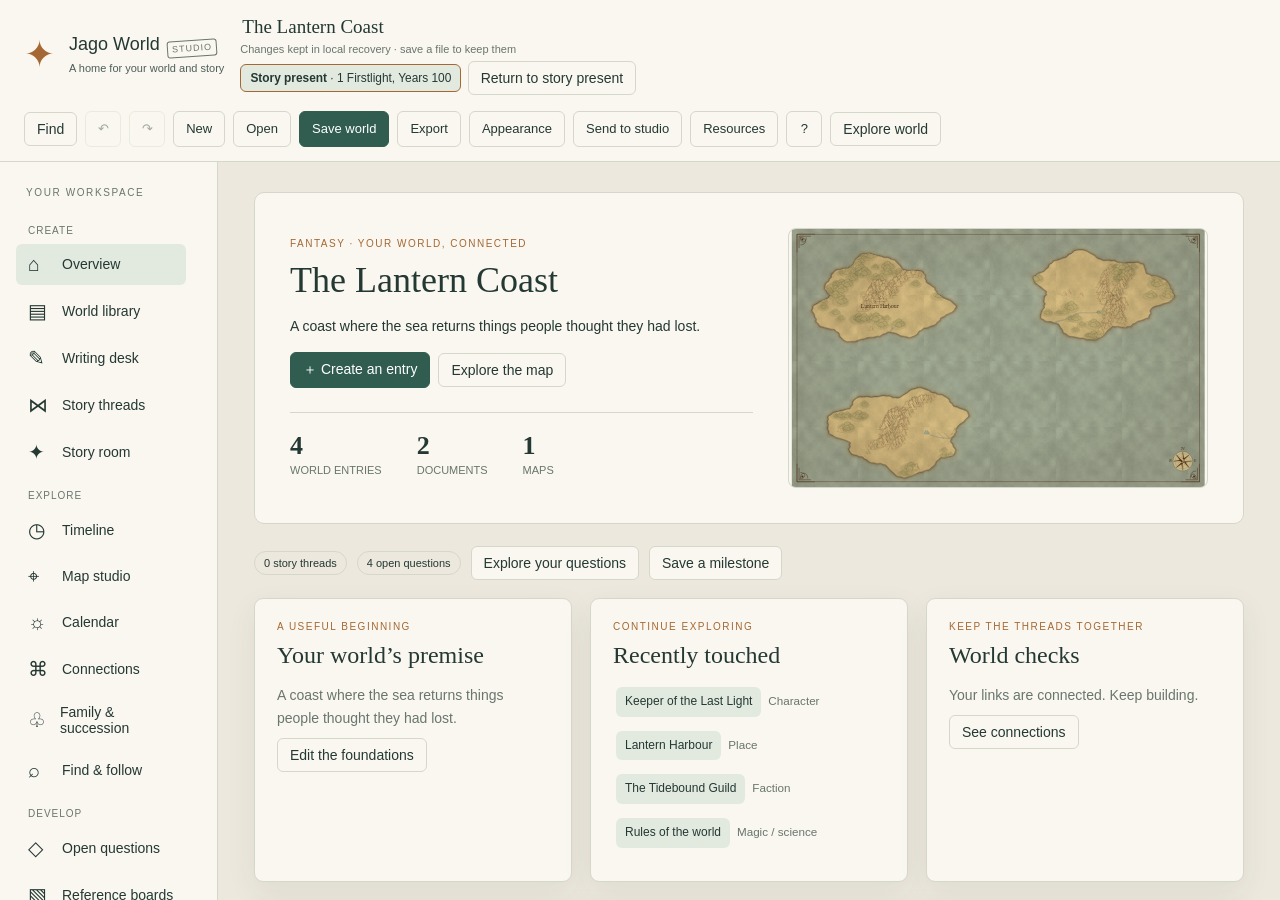
==== index.html @ 15327c3c "Prepare Jago World 0.22.0 release Connect characters, lore, maps, family trees and timelines in a fr" ====
<!doctype html><html lang="en"><head><meta charset="utf-8"><meta name="viewport" content="width=device-width,initial-scale=1"><title>Jago Worldbuilding Studio</title><style>@font-face{font-family:'Cinzel';src:url([data-uri]) format('truetype');font-weight:100 900;font-display:swap;}
@font-face{font-family:'IM Fell English';src:url([data-uri]) format('truetype');font-weight:100 900;font-display:swap;}
@font-face{font-family:'Rajdhani';src:url([data-uri]) format('truetype');font-weight:100 900;font-display:swap;}
:root{--paper:#ece8dd;--panel:#f9f7ef;--ink:#243834;--muted:#69766d;--line:#d6d7cb;--accent:#a56835;--green:#315d50;--soft:#e2eadf;--shadow:0 10px 30px #24383412;font-family:Segoe UI,Arial,sans-serif;color:var(--ink);background:var(--paper);font-size:14px}*{box-sizing:border-box}body{margin:0}button,input,select,textarea{font:inherit}button{border:1px solid var(--line);background:var(--panel);color:var(--ink);padding:8px 12px;border-radius:6px;cursor:pointer;transition:background .15s}button:hover{background:var(--soft)}button:disabled{opacity:.4;cursor:default}button.active,button.accent{background:var(--green);color:#fff;border-color:var(--green)}button.danger{color:#a34535}.round{border-radius:50%;width:34px}input,select,textarea{background:#fffdf7;border:1px solid var(--line);border-radius:5px;color:var(--ink);padding:8px;max-width:100%}input:focus,textarea:focus,select:focus{outline:2px solid #a5b8a4;outline-offset:1px}input[type=checkbox]{accent-color:var(--green)}input[type=color]{padding:2px;height:34px;width:50px}textarea{resize:vertical;line-height:1.7;width:100%}h1,h2,h3,.serif{font-family:Georgia,serif;font-weight:normal}h1{font-size:36px;margin:0 0 8px}h2{font-size:24px;margin:0 0 15px}h3{font-size:19px;margin:0 0 10px}p{line-height:1.65}small,.muted{color:var(--muted)}header{height:80px;display:flex;align-items:center;gap:25px;padding:14px 24px;border-bottom:1px solid var(--line);background:var(--panel)}.brand{display:flex;align-items:center;gap:12px;border:0;background:transparent;text-align:left;padding:0;letter-spacing:2px;font-size:18px;min-width:255px}.brand small{display:block;font-size:9px;letter-spacing:1.8px;margin-top:5px}.brand-icon{font-size:37px;color:var(--accent)}.world-name{flex:1;min-width:100px}.world-name input{border:0;background:transparent;font-family:Georgia,serif;font-size:19px;width:100%;padding:2px}.world-name span{font-size:11px;color:var(--muted)}.header-actions{display:flex;gap:6px}.app{display:flex;min-height:calc(100vh - 80px)}.sidebar{width:218px;flex-shrink:0;border-right:1px solid var(--line);padding:25px 16px;background:#f3f1e8;display:flex;flex-direction:column}.side-label{font-size:10px;letter-spacing:1.6px;color:var(--muted);margin:0 10px 15px}nav{display:flex;flex-direction:column;gap:5px}nav button{text-align:left;border:0;background:transparent;padding:12px;display:flex;gap:14px;align-items:center}nav button.active{background:#dde6d9;color:var(--green)}nav button span:first-child{font-size:20px;width:20px}.sidebar-bottom{margin-top:40px}.sidebar-bottom input{width:100%}.sidebar-bottom>button{width:100%;margin-top:12px}.sidebar-bottom p{font-family:Georgia,serif;font-style:italic;color:var(--muted);margin:28px 10px}#searchResults{max-height:220px;overflow:auto}#searchResults button{width:100%;text-align:left;border:0;font-size:12px;margin-top:3px}main{flex:1;min-width:0;padding:30px 36px}.page-head{display:flex;justify-content:space-between;align-items:flex-start;gap:20px;margin-bottom:26px}.page-head p{margin:0;color:var(--muted)}.actions,.row{display:flex;gap:8px;align-items:center;flex-wrap:wrap}.grid{display:grid;grid-template-columns:repeat(3,minmax(0,1fr));gap:18px}.card{background:var(--panel);border:1px solid var(--line);padding:22px;border-radius:9px;box-shadow:var(--shadow)}.card.clickable{cursor:pointer}.card.clickable:hover{border-color:#8ca18b}.card p{margin:8px 0;color:var(--muted)}.eyebrow{font-size:10px;letter-spacing:1.5px;text-transform:uppercase;color:var(--accent);margin-bottom:10px}.stats{display:flex;gap:35px;border-top:1px solid var(--line);padding-top:18px;margin-top:24px}.stats strong{font-size:26px;font-family:Georgia,serif;display:block}.stats small{font-size:11px}.hero{display:grid;grid-template-columns:1.1fr 1fr;gap:35px;align-items:center;padding:35px;background:var(--panel);border:1px solid var(--line);border-radius:10px;margin-bottom:22px}.hero p{max-width:540px}.hero-map{height:260px;overflow:hidden;border:1px solid var(--line);border-radius:8px}.hero-map svg{height:100%;width:100%}.workspace{display:grid;grid-template-columns:245px minmax(0,1fr);gap:20px}.list-panel{background:var(--panel);border:1px solid var(--line);border-radius:8px;padding:12px;align-self:start;max-height:calc(100vh - 230px);overflow:auto}.list-panel>select,.list-panel>input{width:100%;margin-bottom:10px}.list-item{display:block;width:100%;text-align:left;margin-bottom:5px;padding:12px;border:1px solid transparent;background:transparent}.list-item.active{background:var(--soft);color:var(--green);border-color:#b4c4ae}.list-item small{display:block;margin-top:5px}.editor{padding:25px;background:var(--panel);border:1px solid var(--line);border-radius:8px;min-width:0}.fields{display:grid;grid-template-columns:1fr 1fr;gap:14px;margin:18px 0}.fields .full{grid-column:1/-1}label{display:block;font-size:12px;color:var(--muted)}label>input:not([type=checkbox]),label>select,label>textarea{display:block;width:100%;margin-top:6px}label.check{display:flex;gap:8px;align-items:center}.entry-title{font-size:30px;font-family:Georgia,serif;border:0;border-bottom:1px solid var(--line);background:transparent;border-radius:0;width:100%;padding:8px 0}.tabs{display:flex;gap:4px;margin:20px 0;border-bottom:1px solid var(--line);padding-bottom:8px}.tabs button{border:0;background:transparent}.tabs button.active{background:var(--soft);color:var(--green)}.tag{display:inline-block;border:1px solid var(--line);padding:3px 8px;border-radius:20px;font-size:11px;margin:3px;background:#f0f2e7}.link-chip{border:0;background:var(--soft);font-size:12px;margin:3px;padding:5px 9px}.body-preview{line-height:1.8;white-space:pre-wrap}.body-preview h2{margin-top:20px}.divider{border:0;border-top:1px solid var(--line);margin:22px 0}.empty{padding:40px;text-align:center;color:var(--muted);border:1px dashed var(--line);border-radius:8px}.timeline{border-left:2px solid #a9bda6;margin-left:25px;padding-left:28px}.event{position:relative;margin-bottom:18px}.event:before{content:'';position:absolute;left:-36px;top:26px;width:12px;height:12px;border-radius:50%;background:var(--accent);border:3px solid var(--paper)}.event-year{font-size:12px;color:var(--accent);margin-bottom:5px}.map-layout{display:grid;grid-template-columns:minmax(0,1fr) 240px;gap:16px}.map-wrap{background:#cdd4c8;border:1px solid var(--line);border-radius:8px;overflow:hidden;position:relative}.map-toolbar{display:flex;gap:5px;padding:9px;background:var(--panel);border-bottom:1px solid var(--line);flex-wrap:wrap}.map-stage{height:calc(100vh - 310px);min-height:400px;overflow:hidden;touch-action:none}.map-stage svg{width:100%;height:100%;display:block;user-select:none}.map-footer{display:flex;justify-content:space-between;padding:9px 12px;background:var(--panel);font-size:11px;gap:8px;align-items:center}.map-inspector{background:var(--panel);border:1px solid var(--line);padding:16px;border-radius:8px;overflow:auto;max-height:calc(100vh - 205px)}.map-inspector label{margin-bottom:12px}.map-inspector input,.map-inspector select{width:100%}.map-inspector .row input{width:auto}.map-inspector h3{font-size:17px}.map-tool{font-size:17px;padding:6px 10px}.map-tip{font-size:11px;color:var(--muted);line-height:1.6;margin-top:12px}.symbol-grid{display:grid;grid-template-columns:repeat(4,1fr);gap:5px}.symbol-grid button{font-size:21px;padding:8px}.layer-list button{display:flex;justify-content:space-between;align-items:center;width:100%;margin-bottom:4px;font-size:12px;text-align:left}.asset-thumb{height:140px;display:flex;align-items:center;justify-content:center;background:repeating-conic-gradient(#e6e7dd 0% 25%,#f7f6ed 0% 50%) 0/16px 16px;border-radius:5px;margin-bottom:12px}.asset-thumb img{max-width:100%;max-height:100%}.relationship-svg{width:100%;height:500px;background:var(--panel);border:1px solid var(--line);border-radius:8px}.board{display:grid;grid-template-columns:repeat(3,1fr);gap:16px}.board-column{padding:15px;background:#e3e8db;border-radius:8px}.board-column .card{padding:16px;margin-top:10px}.board-column h3{font-size:17px}.split{display:grid;grid-template-columns:1fr 1fr;gap:18px}dialog{border:1px solid var(--line);border-radius:12px;background:var(--panel);color:var(--ink);width:min(900px,94vw);max-height:90vh;padding:30px;box-shadow:0 25px 100px #102c3850}dialog::backdrop{background:#1b332b66}.dialog-head{display:flex;justify-content:space-between;align-items:center;margin-bottom:15px}.dialog-head h2{margin:0}.dialog-foot{display:flex;justify-content:flex-end;gap:8px;margin-top:20px}.template-grid{display:grid;grid-template-columns:repeat(3,1fr);gap:10px}.template-grid button{padding:20px;text-align:left}.template-grid strong{display:block;font-family:Georgia,serif;font-size:20px;margin-bottom:8px}.template-grid small{line-height:1.5;display:block}#toast{position:fixed;bottom:24px;left:50%;transform:translateX(-50%);background:var(--ink);color:white;padding:12px 20px;border-radius:8px;max-width:80vw;box-shadow:var(--shadow);display:none;z-index:99}.help-copy{line-height:1.8}.help-copy h3{margin-top:22px}.notice{padding:12px;background:#eee7d5;border-radius:6px;font-size:12px;line-height:1.6}.errors{color:#a34535}.full-width{width:100%}kbd{font-size:11px;background:var(--soft);padding:2px 5px;border-radius:3px}.map-headline{font-family:Georgia,serif;font-size:23px}.swatches{display:flex;gap:5px}.swatches span{width:20px;height:20px;border-radius:50%}@media(max-width:1100px){header{gap:12px;padding:12px}.brand{min-width:190px;font-size:15px}.header-actions button{padding:7px 9px}.sidebar{width:175px}main{padding:25px 20px}.grid{grid-template-columns:repeat(2,1fr)}.map-layout{grid-template-columns:minmax(0,1fr) 210px}.workspace{grid-template-columns:200px 1fr}}@media(max-width:780px){header{height:auto;flex-wrap:wrap}.world-name{min-width:160px}.header-actions{width:100%;justify-content:flex-end}.app{display:block}.sidebar{width:100%;padding:10px;border-right:0;border-bottom:1px solid var(--line)}.sidebar .side-label,.sidebar-bottom{display:none}nav{flex-direction:row;overflow:auto}nav button{white-space:nowrap;padding:8px;font-size:12px}nav button span:first-child{font-size:16px}.hero,.workspace,.map-layout,.split{grid-template-columns:1fr}.hero{padding:22px}.list-panel{max-height:180px}.map-inspector{max-height:none}.map-stage{height:450px}.grid,.board,.template-grid{grid-template-columns:1fr}.fields{grid-template-columns:1fr}.page-head{flex-wrap:wrap}h1{font-size:29px}main{padding:22px 14px}}

.map-inspector input[type=checkbox]{width:auto;margin:0}.map-inspector label.check{justify-content:flex-start;gap:9px}.map-inspector .swatches{margin:10px 0}.map-inspector>button{margin:4px 3px 4px 0}label output{display:block;color:var(--ink);font-size:12px;margin-top:4px}

:root{--raised:#fffdf7}body[data-app-theme=dark]{--paper:#1c2928;--panel:#263533;--ink:#e6e5d9;--muted:#a5b7aa;--line:#40534b;--accent:#dfb475;--green:#557d68;--soft:#354c3f;--raised:#23332f}body[data-app-theme=fantasy]{--paper:#dfcfaa;--panel:#f2e6c9;--ink:#513c2d;--muted:#817055;--line:#c8b68e;--accent:#9a522e;--green:#5c6946;--soft:#e1d9b9;--raised:#faf0d6;font-family:Georgia,serif}body[data-app-theme=space]{--paper:#111e2b;--panel:#1a2d3d;--ink:#d6edf1;--muted:#91b3c2;--line:#34566a;--accent:#7de2cf;--green:#276f78;--soft:#224454;--raised:#162939;font-family:Consolas,monospace}body[data-app-theme=storybook]{--paper:#ede1df;--panel:#faf1e9;--ink:#584852;--muted:#8a7786;--line:#d9c8c8;--accent:#ac6f8d;--green:#648371;--soft:#e4e6d4;--raised:#fff9f0}.sidebar{background:var(--panel)}input,select,textarea{background:var(--raised);color:var(--ink)}.map-toolbar,.map-footer,.card,.editor,.list-panel{background:var(--panel)}nav button.active{background:var(--soft);color:var(--ink)}.board-column{background:var(--soft)}.relationship-svg{background:var(--panel)}.theme-chip{font-size:11px}.nearby{margin:18px 0;padding:14px;background:var(--soft);border-radius:8px}.nearby-grid{display:grid;grid-template-columns:repeat(2,1fr);gap:12px;margin-top:12px}.nearby-grid small{display:block;line-height:1.5}.entry-enhanced{margin-top:22px}.info-line{font-size:12px;color:var(--muted);margin:10px 0}.mini-card{padding:14px;border:1px solid var(--line);border-radius:6px;margin:10px 0}.timeline-controls{display:flex;gap:10px;align-items:center;flex-wrap:wrap;margin-bottom:18px}.list-grid{display:grid;grid-template-columns:repeat(2,1fr);gap:14px}.plot-step{display:flex;gap:10px;align-items:center;margin:10px 0}.timeline .event{padding:20px}.map-advanced-bar{padding:10px 12px;background:var(--panel);border-bottom:1px solid var(--line);display:flex;align-items:center;gap:7px;flex-wrap:wrap}.map-advanced-bar select{padding:6px}.map-status{font-size:11px;color:var(--muted)}.settings-section{margin-top:22px}.reference-board{display:grid;grid-template-columns:repeat(3,1fr);gap:15px;padding:20px;background:var(--soft);min-height:300px;border-radius:8px}.reference-note{padding:18px;background:var(--panel);border:1px solid var(--line);border-radius:7px;position:relative}.reference-note img{width:100%;max-height:250px;object-fit:contain}.reference-note p{white-space:pre-wrap}.palette-note{height:65px;border-radius:5px}.progress-bar{height:4px;background:var(--soft);margin:8px 0}.progress-bar span{display:block;background:var(--accent);height:100%}.character-portrait{max-width:180px;max-height:220px;object-fit:contain;border-radius:7px;background:var(--soft)}.perspective-kind{font-size:11px;letter-spacing:1px;color:var(--accent)}.story-branches{display:flex;gap:10px;flex-wrap:wrap}.chapter-row{display:flex;align-items:center;gap:8px;padding:8px;border-bottom:1px solid var(--line)}.chapter-row strong{flex:1}.export-picks{max-height:230px;overflow:auto;border:1px solid var(--line);padding:10px}.export-picks label{padding:4px}.generation-options{display:grid;grid-template-columns:repeat(3,1fr);gap:12px}.generation-options label input{width:100%}.map-help-strip{font-size:11px;margin:8px 0;line-height:1.6}.clock-pill{font-size:11px;padding:5px 9px;border:1px solid var(--line);border-radius:20px}.media-controls{display:flex;gap:8px;align-items:center;margin:10px 0}.map-inspector .check input{width:auto}.map-detail-toolbar{display:flex;gap:6px;margin-bottom:10px;flex-wrap:wrap}.genre-shelf{display:flex;gap:8px;flex-wrap:wrap}.asset-loop-badge{font-size:11px;background:var(--soft);padding:5px 8px;border-radius:15px}.reference-note button{font-size:11px}.relationship-list-row{display:grid;grid-template-columns:1fr 1fr auto;gap:8px;align-items:center;margin:7px 0}.export-hint{font-size:12px;line-height:1.6}.app{min-height:calc(100vh - 80px)}.sidebar{overflow:auto;max-height:calc(100vh - 80px);position:sticky;top:0}.sidebar-bottom{margin-top:25px}.hero-map svg{background:transparent}body[data-app-theme=space] h1,body[data-app-theme=space] h2,body[data-app-theme=space] h3{font-family:Consolas,monospace}body[data-app-theme=dark] .notice,body[data-app-theme=space] .notice{background:var(--soft);color:var(--ink)}@media(max-width:1000px){.generation-options{grid-template-columns:repeat(2,1fr)}.reference-board{grid-template-columns:repeat(2,1fr)}}@media(max-width:780px){.sidebar{max-height:none;position:static}.list-grid,.nearby-grid,.generation-options,.reference-board{grid-template-columns:1fr}}

body{background:var(--paper);color:var(--ink)}.map-stage{background:var(--soft)}dialog,.tag{background:var(--panel);color:var(--ink)}body[data-app-theme=dark] .relationship-svg text,body[data-app-theme=space] .relationship-svg text{fill:var(--ink)}

.anchor-button{font-size:10px;padding:2px 6px;border:0;background:var(--soft)}.dashboard{margin-top:30px;border-top:1px solid var(--line);padding-top:22px}.widget-grid{display:grid;grid-template-columns:repeat(3,minmax(0,1fr));gap:15px;margin-top:20px}.widget-grid .row h3{flex:1}.pin-shelf{display:flex;gap:12px;flex-wrap:wrap}.pin-card{padding:15px;background:var(--panel);border:1px solid var(--line);border-radius:8px;min-width:180px}.pin-card>.row{margin-top:8px}.pin-picker button{margin:4px}.inspector-tabs{display:grid;grid-template-columns:repeat(4,1fr);gap:3px;position:sticky;top:-16px;background:var(--panel);padding:6px 0;z-index:2;margin-bottom:17px}.inspector-tabs button{padding:8px 3px;font-size:11px}.map-layout{grid-template-columns:minmax(0,1fr) 310px}.map-inspector{padding:16px;max-height:calc(100vh - 210px)}.map-inspector .fields{gap:8px}.map-inspector details{margin:14px 0;padding:10px;border:1px solid var(--line);border-radius:6px}.map-inspector summary{cursor:pointer}.selection-summary{padding:12px;background:var(--soft);border-radius:6px;margin-bottom:12px}.selection-summary small{display:block;margin-top:6px}.group-tree{max-height:430px;overflow:auto;margin-top:10px}.group-tree details{padding:5px;margin:4px 0}.group-tree summary{display:flex;align-items:center;gap:3px}.group-tree summary>button:first-child{flex:1;text-align:left}.group-tree details>button,.group-tree>button{display:block;width:100%;text-align:left;margin-top:4px;font-size:12px}.map-asset-grid{display:grid;grid-template-columns:repeat(3,minmax(0,1fr));gap:5px}.map-asset-grid button{padding:5px;background:var(--raised);min-width:0}.map-asset-grid svg{width:100%;height:70px}.map-asset-grid small{font-size:9px;display:block}.custom-map-asset{display:grid;grid-template-columns:50px 1fr;align-items:center;gap:7px;margin:12px 0;padding:8px;border:1px solid var(--line);border-radius:6px}.custom-map-asset img{width:45px;height:50px;object-fit:contain;grid-row:span 2}.custom-map-asset strong{font-size:11px}.custom-map-asset button{font-size:10px;padding:5px}.connection-controls{display:flex;gap:8px;flex-wrap:wrap;margin-bottom:15px}.connection-controls input,.connection-controls select{max-width:270px}.connection-workspace{display:grid;grid-template-columns:minmax(0,1fr) 290px;gap:18px}.connection-workspace aside{max-height:640px;overflow:auto}.relationship-card{border-top:1px solid var(--line);padding:10px 0}.relationship-card small{display:block}.relationship-svg{min-height:440px;width:100%;touch-action:none;background:var(--panel);border:1px solid var(--line);border-radius:8px}.map-stage{touch-action:none}.map-wrap button[hidden],select[hidden]{display:none!important}.map-inspector h3{margin-top:16px}.map-inspector h3:first-child{margin-top:0}.map-inspector p{font-size:12px}.map-footer{flex-wrap:wrap}.brand small{letter-spacing:1px}.app{min-height:calc(100vh - 80px)}@media(max-width:1100px){.map-layout{grid-template-columns:minmax(0,1fr) 270px}.connection-workspace{grid-template-columns:minmax(0,1fr) 240px}.widget-grid{grid-template-columns:repeat(2,minmax(0,1fr))}}@media(max-width:800px){.map-layout,.connection-workspace{grid-template-columns:1fr}.map-inspector{max-height:none}.widget-grid{grid-template-columns:1fr}.connection-workspace aside{max-height:none}.inspector-tabs{top:0}.map-stage{height:500px}}
.map-navigation{padding:12px;border-bottom:1px solid var(--line);background:var(--panel)}.map-breadcrumbs{display:flex;align-items:center;flex-wrap:wrap;gap:5px}.map-breadcrumbs button{border:0;background:transparent;padding:5px 7px}.map-breadcrumbs .active{font-weight:700}.map-neighbours{display:flex;flex-wrap:wrap;gap:5px;margin-top:8px}.map-neighbours:empty{display:none}.segmented{display:flex;gap:3px;border:1px solid var(--line);border-radius:8px;padding:3px}.map-stage.explore-mode{cursor:grab}.map-stage.explore-mode [data-object]{cursor:pointer}.explore-location-list{display:flex;flex-direction:column;gap:5px;margin-top:10px;max-height:380px;overflow:auto}.explore-location-list button{text-align:left}.explore-child-links{display:grid;gap:6px;margin:10px 0}.explore-portrait{width:120px;height:120px;object-fit:contain;border-radius:8px}
.workspace.writing-with-reference{grid-template-columns:240px minmax(320px,1fr) minmax(240px,340px)}.writing-reference{position:sticky;top:15px;max-height:85vh;overflow:auto}.writing-reference .body-preview{font-size:14px}@media(max-width:1200px){.workspace.writing-with-reference{grid-template-columns:210px minmax(0,1fr)}.writing-reference{grid-column:2;position:static;max-height:500px}}

[hidden]{display:none!important}
.asset-categories{display:flex;flex-wrap:wrap;gap:5px;margin:10px 0}.asset-categories button{padding:5px 7px;font-size:11px}.map-asset-grid button svg{height:66px;width:100%;display:block}.map-asset-grid small{font-size:10px;line-height:1.2}.map-asset-grid .active{border-color:var(--accent);background:var(--soft)}

.map-layout{grid-template-columns:minmax(0,1fr) 300px;gap:12px}.carto-toolbar{gap:3px;padding:7px;display:grid;grid-template-columns:repeat(8,minmax(0,1fr))}.carto-toolbar button{padding:6px 3px;display:flex;align-items:center;justify-content:center;flex-direction:column;position:relative;gap:3px;font-size:10px;min-width:0}.carto-toolbar svg{width:19px;height:19px}.carto-toolbar kbd{position:absolute;right:3px;top:3px;font-size:8px;padding:0 2px;color:var(--muted);background:transparent}.carto-toolbar button.active{background:var(--accent);color:var(--paper)}.carto-toolbar button.active kbd{color:inherit}.carto-options{padding:8px 12px;background:var(--panel);border-bottom:1px solid var(--line);display:flex;align-items:center;gap:10px;flex-wrap:wrap;font-size:11px;min-height:47px}.carto-options>label{display:flex;align-items:center;gap:6px;margin:0;width:auto;font-size:11px}.carto-options input[type=range]{width:90px}.carto-options input[type=number]{width:60px}.carto-options select{width:90px}.carto-options .check input{width:auto}.carto-options>span{color:var(--muted);font-size:10px}.carto-options details{position:relative}.carto-options details[open] .fields{position:absolute;left:0;top:24px;z-index:5;padding:15px;border:1px solid var(--line);background:var(--panel);width:270px;box-shadow:var(--shadow)}.carto-options details summary{cursor:pointer}.map-stage{height:calc(100vh - 385px);min-height:420px;background:#b5b9ae}.map-stage[data-tool=pan],.map-stage.explore-mode{cursor:grab}.map-stage[data-tool=texture],.map-stage[data-tool=forest],.map-stage[data-tool=mountain],.map-stage[data-tool=erase],.map-stage[data-tool=nodes]{cursor:crosshair}.map-footer .row{gap:3px;flex-wrap:wrap;justify-content:flex-end}.map-footer button{font-size:10px;padding:5px 7px}.map-footer>span{font-size:9px;max-width:190px}.carto-style-picker{margin-bottom:18px;border-bottom:1px solid var(--line);padding-bottom:15px}.carto-presets{display:grid;grid-template-columns:repeat(2,1fr);gap:6px}.carto-presets button{text-align:left;padding:5px;border-radius:5px}.carto-presets button>span{display:block;height:45px;padding:8px 10px;font-family:'IM Fell English',serif;font-size:22px;position:relative;overflow:hidden}.carto-presets i{display:inline-block;width:40px;height:27px;border-radius:42% 60% 30% 60%;transform:rotate(-18deg);vertical-align:middle;margin-right:10px;border:1px solid currentColor}.carto-presets small{display:block;font-size:10px;margin:5px}.carto-detail{margin-top:20px;border-top:1px solid var(--line);padding-top:8px}.map-inspector .carto-detail label{margin-bottom:10px}.map-inspector .carto-detail .check input{width:auto}.carto-detail output{font-size:11px}.carto-detail button{margin:3px;font-size:11px}.map-navigation .map-neighbours{max-height:60px;overflow:auto}@media(max-width:1150px){.map-layout{grid-template-columns:minmax(0,1fr) 260px}.carto-toolbar{grid-template-columns:repeat(5,minmax(0,1fr))}.carto-toolbar kbd{display:none}.map-footer>span{display:none}}@media(max-width:780px){.map-layout{grid-template-columns:1fr}.map-stage{height:550px}.carto-toolbar{grid-template-columns:repeat(5,minmax(0,1fr))}}
.carto-focus>header,.carto-focus .sidebar,.carto-focus main>.page-head{display:none!important}.carto-focus main{padding:10px;width:100%;max-width:none}.carto-focus .app{display:block;height:100vh}.carto-focus .map-stage{height:calc(100vh - 295px);min-height:300px}.carto-focus .map-layout{gap:10px}.carto-focus .map-inspector{max-height:calc(100vh - 25px)}.carto-focus .map-neighbours{max-height:35px}.carto-surfaces{padding-bottom:15px;margin-bottom:15px;border-bottom:1px solid var(--line)}.carto-surfaces summary{font-size:13px;cursor:pointer}

.story-controls,.story-scrub,.story-anchor-card{display:flex;align-items:center;gap:10px;flex-wrap:wrap;margin:12px 0}.story-controls input{width:220px}.timeline-canvas{overflow:auto;border:1px solid var(--line);border-radius:12px;max-height:65vh;background:var(--panel)}#storyTimeline{display:block;width:100%;min-width:650px;touch-action:none;user-select:none}.story-scrub label{display:flex;gap:12px;align-items:center;flex:1;min-width:260px}.story-scrub input{min-width:180px;flex:1}.story-scrub span,.story-anchor-card span{font-size:12px;color:var(--muted)}.story-anchor-card{padding:14px;background:var(--soft);border-radius:10px}.story-event-list{display:grid;gap:7px;padding-top:12px}.story-event-list button{text-align:left;display:flex;gap:15px;align-items:center}.story-event-list small{min-width:170px}.connection-workspace{grid-template-columns:minmax(0,1fr) 285px}.connection-controls{gap:8px;flex-wrap:wrap}.connection-controls input{width:180px}.connection-controls select{width:170px}.relationship-svg{height:65vh;min-height:400px;touch-action:none;user-select:none}.relationship-svg [data-graph-node]{cursor:grab}.connection-workspace aside{max-height:70vh;overflow:auto}.graph-table{overflow:auto;max-height:65vh}.graph-table table{width:100%;border-collapse:collapse}.graph-table th,.graph-table td{padding:10px;border-bottom:1px solid var(--line);text-align:left}.friendly-writing{margin-top:10px}.writing-tools{display:flex;flex-wrap:wrap;gap:6px;border:1px solid var(--line);padding:8px;border-radius:8px 8px 0 0;background:var(--soft)}.writing-tools select{width:170px}.writing-surface{min-height:240px;border:1px solid var(--line);border-top:0;padding:22px;border-radius:0 0 8px 8px;font-size:16px;line-height:1.7;outline:none;white-space:normal}.writing-surface:focus{box-shadow:inset 0 0 0 1px var(--accent)}.writing-surface p,.body-preview p{margin:0 0 1em}.writing-surface h2,.body-preview h2{margin:1.2em 0 .6em;font-size:24px}.writing-surface h3,.body-preview h3{margin:1em 0 .5em}.writing-surface ul,.body-preview ul{padding-left:24px}.lore-inline{background:var(--soft);border-radius:4px;padding:2px 5px;color:var(--accent);font-size:.94em}.writing-hint{font-size:12px}.species-links{padding:14px;border:1px solid var(--line);border-radius:10px;margin-top:15px}.quality-map-note{display:flex;align-items:center;gap:10px;flex-wrap:wrap;padding:9px 14px;font-size:12px;background:var(--soft);border-top:1px solid var(--line)}.quality-map-note span{flex:1;min-width:220px}.quality-map-note select{width:140px}@media(max-width:900px){.connection-workspace{grid-template-columns:1fr}.connection-workspace aside{max-height:none}.story-event-list button{display:block}.story-event-list small{display:block}}
.story-scrub input{accent-color:var(--accent)}

#main,#mapInspector{overflow-anchor:none}#mapStage{overscroll-behavior:contain;touch-action:none}.ref-asset-browser{display:grid;gap:10px;margin:12px 0}.ref-asset-browser select{max-width:100%}.presentation-preview{background:#202827;padding:12px;border-radius:8px;margin:16px 0;max-height:55vh;overflow:auto}.presentation-preview svg{width:100%;height:auto;display:block}.presentation-controls{display:grid;grid-template-columns:repeat(3,minmax(0,1fr));gap:12px}.presentation-controls label{min-width:0}.presentation-controls input,.presentation-controls select{width:100%}@media(max-width:700px){.presentation-controls{grid-template-columns:1fr}}

.living-section{margin:22px 0;padding:18px;border:1px solid var(--line);border-radius:10px;background:var(--panel)}.living-section summary{font-weight:600;cursor:pointer}.living-section[open] summary{margin-bottom:18px}.living-columns{display:grid;grid-template-columns:minmax(0,1.4fr) minmax(260px,1fr);gap:20px;margin-top:20px}.living-beats{display:grid;grid-template-columns:repeat(auto-fit,minmax(220px,1fr));gap:15px}.living-beats textarea{min-height:90px}.living-home{display:flex;justify-content:space-between;align-items:center;gap:20px;margin-top:20px}.weather-sequence{display:flex;flex-wrap:wrap;gap:8px;margin:14px 0}.weather-sequence span{padding:7px;border:1px solid var(--line);border-radius:6px}.living-map-gallery{display:grid;grid-template-columns:repeat(auto-fit,minmax(350px,1fr));gap:20px;margin-top:20px}.living-map-gallery svg{width:100%;height:auto}.living-reader{line-height:1.8}.living-audio-bar{position:fixed;bottom:15px;left:50%;transform:translateX(-50%);display:flex;align-items:center;gap:9px;padding:8px 15px;background:var(--panel);border:1px solid var(--line);border-radius:12px;box-shadow:0 5px 25px #0003;z-index:30;max-width:80vw}.living-audio-bar[hidden]{display:none}.living-audio-bar span{max-width:250px;overflow:hidden;white-space:nowrap;text-overflow:ellipsis}.living-audio-bar label{font-size:11px}.living-audio-bar input{width:90px}.script-editor{font:14px/1.5 Consolas,monospace;min-height:320px;tab-size:2}.script-result{white-space:pre-wrap;max-height:260px;overflow:auto;font:13px/1.5 Consolas,monospace}.script-preview svg{max-width:100%;max-height:400px}.living-columns>*,.living-beats>*{min-width:0}@media(max-width:950px){.living-columns{grid-template-columns:1fr}.living-audio-bar{max-width:94vw}.living-audio-bar span{max-width:120px}}

.desk-scene-list{display:grid;gap:8px}.desk-scene-list [draggable]{cursor:grab}.desk-reader-review{border-left:3px solid var(--accent);padding:12px}.desk-reading-path{display:flex;gap:8px;flex-wrap:wrap}.list-panel [draggable=true]{cursor:grab}.list-panel [draggable=true]:active{cursor:grabbing}.living-section details{margin:8px 0}.living-section input,.living-section select{max-width:100%}#deskQuery{min-width:220px}

@media(min-width:801px){html,body{height:100%;overflow:hidden}body{display:flex;flex-direction:column;height:100dvh}body>header{flex:0 0 auto;height:80px}.app{flex:1;min-height:0!important;height:calc(100dvh - 80px);overflow:hidden}.sidebar{height:100%;max-height:none!important;min-height:0;position:relative;top:auto;overflow-y:auto;overscroll-behavior:contain;padding-bottom:30px;scrollbar-gutter:stable}.sidebar nav,.sidebar-bottom{flex-shrink:0}main{height:100%;min-height:0;overflow:auto;overscroll-behavior:contain}.map-layout{height:var(--map-desk-height,700px);min-height:0;align-items:stretch}.map-wrap{display:flex;flex-direction:column;min-height:0;height:100%}.map-wrap>.map-stage{flex:1;min-height:160px;height:auto!important}.map-wrap>div:not(.map-stage){flex-shrink:0}.map-inspector{height:100%;min-height:0;max-height:none!important;overflow-y:auto;overscroll-behavior:contain;padding-bottom:30px;scrollbar-gutter:stable}.group-tree{max-height:none}.carto-focus .app{height:100dvh!important;flex:1}.carto-focus main{height:100%;overflow:auto}.list-panel{max-height:var(--list-desk-height,calc(100dvh - 230px))}.connection-workspace aside{max-height:var(--connection-desk-height,70vh);overscroll-behavior:contain}}
.map-life-desk{padding:12px;border:1px solid var(--line);border-radius:8px;margin:14px 0;background:var(--soft)}.map-life-desk .row{gap:5px}.map-life-desk p{font-size:11px}.map-life-desk button{font-size:11px}.map-compatibility-note{padding:10px;border-left:3px solid var(--accent);font-size:12px;grid-column:1/-1}.map-inspector .map-life-desk input[type=color]{width:60px}.map-inspector .map-life-desk input[type=checkbox]{width:auto}.map-label-options{padding:10px;border:1px solid var(--line);border-radius:8px}.generation-options .map-tip{grid-column:1/-1}

@media(min-width:801px){.carto-toolbar{grid-template-columns:repeat(9,minmax(0,1fr))}.carto-toolbar button{flex-direction:row;gap:4px;padding:6px 3px;min-height:36px}.carto-toolbar svg{width:16px;height:16px;flex-shrink:0}.carto-toolbar kbd{display:none}.map-navigation{padding:8px 10px}.map-navigation>.row{gap:5px}.map-breadcrumbs{flex:1;min-width:120px;flex-wrap:nowrap;overflow-x:auto}.map-neighbours{flex-wrap:nowrap;overflow-x:auto;max-height:40px}.map-neighbours button{white-space:nowrap}.map-advanced-bar{padding:6px 10px;gap:6px}.map-inspector .inspector-tabs{display:grid;grid-template-columns:repeat(5,minmax(0,1fr));gap:3px}.map-inspector .inspector-tabs button{font-size:10px;padding:7px 2px}.carto-options{min-height:35px;padding:5px 10px}.map-wrap .map-footer{padding:6px 10px}}
@media(min-width:801px) and (max-width:1150px){.carto-toolbar{grid-template-columns:repeat(6,minmax(0,1fr))}.carto-toolbar button{flex-direction:row}.carto-toolbar span{font-size:9px}}
.map-breadcrumbs{flex-direction:row}.map-kit-preview svg{width:100%;height:100%;display:block}.map-kit-preview{width:64px;height:64px}

.workshop-map-cards{display:grid;grid-template-columns:repeat(2,minmax(0,1fr));gap:8px}.workshop-map-cards button{display:flex;flex-direction:column;align-items:flex-start;text-align:left;padding:10px;white-space:normal}.workshop-map-cards small{font-size:11px;color:var(--muted)}.workshop-hub{margin-bottom:20px}.workshop-generation-group{border:1px solid var(--line);border-radius:8px;padding:12px;margin:10px 0;grid-column:1/-1}.workshop-generation-group summary{font-weight:600;margin-bottom:8px}.workshop-generation-group .fields{grid-template-columns:repeat(2,minmax(0,1fr))}.workshop-emblem-preview svg{width:100%;max-height:370px}.workshop-slot-image{width:150px;height:150px;object-fit:contain}.workshop-prose{white-space:pre-wrap;max-height:320px;overflow:auto}.workshop-image-grid{display:grid;grid-template-columns:repeat(auto-fill,minmax(110px,1fr));gap:12px;margin-top:14px}.workshop-image-grid figure{margin:0}.workshop-image-grid img{width:100%;height:100px;object-fit:contain;background:var(--bg)}.workshop-image-grid figcaption{font-size:12px;overflow-wrap:anywhere}.workshop-brush-bar{display:flex;gap:8px;align-items:center;width:100%;flex-wrap:wrap}.workshop-brush-bar select{max-width:220px}.workshop-brush-settings{width:100%;display:block}.workshop-brush-settings[open]{display:block}.workshop-brush-settings>summary{font-size:12px;margin:6px 0}.workshop-brush-settings label{display:inline-flex;flex-direction:column;margin:5px;max-width:220px}.workshop-preview{font-size:12px;white-space:nowrap}.workshop-destinations{margin-top:12px}.workshop-advanced{margin-top:10px}.workshop-advanced>summary{padding:10px}.workshop-generation-group .check{align-items:center}.map-footer{position:sticky;bottom:0;z-index:3;background:var(--paper)}
@media(max-width:800px){.workshop-map-cards{grid-template-columns:1fr}.workshop-generation-group .fields{grid-template-columns:1fr}}
.workshop-map-thumb{width:100%;height:80px;margin-bottom:8px;border-radius:5px}.workshop-style .workshop-map-cards{grid-template-columns:1fr}.workshop-style .workshop-map-cards button{padding:8px}.workshop-style .workshop-map-cards button small{color:inherit;opacity:.8}#workshopBrushInspector{padding:8px 0 14px;border-bottom:1px solid var(--line)}#workshopBrushInspector .workshop-brush-settings label{display:flex;max-width:none}.workshop-brush-bar select{min-width:175px;max-width:220px}.workshop-map-card strong{font-size:14px}
#dialogBody .generation-options label.check,#dialogBody .workshop-generation-group label.check{display:flex;flex-direction:row;justify-content:flex-start;align-items:center;gap:9px;white-space:normal}
#dialogBody .generation-options input[type=checkbox],#dialogBody .workshop-generation-group input[type=checkbox]{width:auto;flex:none;margin:0}
.xgen-building>.generation-options{grid-template-columns:repeat(2,minmax(0,1fr))}
#dialogBody>.dialog-foot{position:sticky;bottom:0;background:var(--panel);z-index:2;padding-top:12px}
.story-present-control{display:flex;align-items:center;gap:.45rem;flex-wrap:wrap;margin-top:.35rem}.story-present-control .anchor-button{font-size:.85rem;border:1px solid var(--accent);padding:.45rem .65rem}.next-first-steps{margin-bottom:1rem}.next-first-steps .row{flex-wrap:wrap}.next-world-workshop .card{min-width:0}.next-world-workshop textarea{resize:vertical}.map-inspector .carto-detail summary{cursor:pointer}.map-inspector .workshop-map-cards button small{display:block;line-height:1.4;margin-top:.25rem}

.appearance-cards{display:grid;grid-template-columns:repeat(3,minmax(0,1fr));gap:14px}.appearance-card{text-align:left;display:flex;flex-direction:column;gap:8px;white-space:normal;padding:12px}.appearance-card.selected{outline:2px solid var(--accent)}.appearance-card small{line-height:1.5;color:var(--muted)}.appearance-swatch{display:block;width:100%;height:86px;background:var(--swatch-bg);border:1px solid var(--swatch-ink);position:relative;overflow:hidden;color:var(--swatch-ink)}.appearance-swatch i{position:absolute;inset:12px 40% 12px 10px;background:var(--swatch-panel);border:1px solid var(--swatch-ink)}.appearance-swatch b{position:absolute;right:15px;top:18px;font-family:Georgia,serif;font-size:29px}.appearance-swatch em{position:absolute;inset:5px;border:1px solid currentColor;opacity:.4}.genre-appearance-choice{display:flex;gap:9px;align-items:center;margin:14px 0}.genre-appearance-choice input{width:auto}
body[data-app-theme=atlas]{--paper:#dfe6d8;--panel:#f3f4e6;--raised:#fafbf0;--soft:#d1ddcb;--ink:#36554c;--muted:#65786b;--accent:#895c39;--line:#b1c1a6;--green:#567c63}
body[data-app-theme=gothic]{--paper:#24212d;--panel:#302d37;--raised:#373440;--soft:#403b49;--ink:#efe3c8;--muted:#beb19b;--accent:#d0b57a;--line:#65596a;--green:#727c65}
body[data-app-theme=ink]{--paper:#edece6;--panel:#fafaf5;--raised:#fffefa;--soft:#e0e2da;--ink:#303c38;--muted:#67726b;--accent:#526b61;--line:#bec7bd;--green:#527a61}
body[data-app-theme=nautical]{--paper:#d9dfd3;--panel:#f1ead8;--raised:#fbf5e6;--soft:#ced7cf;--ink:#405a63;--muted:#6f7e79;--accent:#946d44;--line:#b8c3b6;--green:#577d6b}
body:is([data-app-theme=fantasy],[data-app-theme=gothic],[data-app-theme=atlas],[data-app-theme=nautical]){background-image:radial-gradient(ellipse at 20% 10%,#fff2 0%,transparent 55%),url("data:image/svg+xml,%3Csvg xmlns='http://www.w3.org/2000/svg' width='70' height='70'%3E%3Cg fill='%23887550' opacity='.075'%3E%3Ccircle cx='5' cy='9' r='.65'/%3E%3Ccircle cx='28' cy='23' r='.7'/%3E%3Ccircle cx='63' cy='53' r='.6'/%3E%3Ccircle cx='18' cy='61' r='.5'/%3E%3C/g%3E%3C/svg%3E")}
body:is([data-app-theme=fantasy],[data-app-theme=gothic]) :is(h1,h2,h3,.page-head){font-family:'IM Fell English',Georgia,serif}body:is([data-app-theme=fantasy],[data-app-theme=gothic]) :is(.card,.editor,.list-panel){border-radius:3px;border-style:double;border-width:3px;box-shadow:0 2px 8px #30201012}body:is([data-app-theme=fantasy],[data-app-theme=gothic]) header{border-bottom:4px double var(--line)}
body[data-app-theme=atlas] :is(header,.sidebar){background-image:linear-gradient(#36554c05 1px,transparent 1px),linear-gradient(90deg,#36554c05 1px,transparent 1px);background-size:28px 28px}body[data-app-theme=atlas] :is(h1,h2,h3){font-family:Cinzel,Georgia,serif}body[data-app-theme=atlas] .card{border-radius:2px;border-top:3px double var(--line)}
body[data-app-theme=nautical] .sidebar{background-image:repeating-conic-gradient(from 10deg at 20% 85%,transparent 0deg 22deg,#405a6309 22deg 22.4deg)}body[data-app-theme=nautical] :is(h1,h2,h3){font-family:'IM Fell English',Georgia,serif}body[data-app-theme=nautical] header{border-bottom:4px dashed var(--line)}
body[data-app-theme=space] :is(header,.sidebar){background-image:linear-gradient(#7de2cf06 1px,transparent 1px),linear-gradient(90deg,#7de2cf06 1px,transparent 1px),radial-gradient(circle at 80% 20%,#466e8733,transparent 70%);background-size:24px 24px,24px 24px,auto}body[data-app-theme=space] :is(h1,h2,h3){font-family:Rajdhani,Arial,sans-serif}body[data-app-theme=space] :is(.card,.editor,.list-panel){border-radius:3px;border-left:2px solid var(--line)}
body[data-app-theme=storybook] :is(header,.sidebar){background-image:radial-gradient(ellipse at 20% 40%,#cc94ad18,transparent 65%),radial-gradient(ellipse at 80% 80%,#95bb8c18,transparent 65%)}body[data-app-theme=storybook] .card{border-radius:15px;box-shadow:2px 3px 0 #ac6f8d10}body[data-app-theme=gothic] .notice{background:var(--soft);color:var(--ink)}body[data-app-theme=gothic] .relationship-svg text{fill:var(--ink)}
body:is([data-app-theme=fantasy],[data-app-theme=atlas],[data-app-theme=gothic],[data-app-theme=nautical]) :is(input,textarea,select){font-family:Arial,sans-serif}.header-actions{flex-wrap:wrap}.header-actions [data-action=studio-appearance]{white-space:nowrap}
@media(max-width:800px){.appearance-cards{grid-template-columns:repeat(2,minmax(0,1fr))}}@media(prefers-reduced-motion:reduce){*{scroll-behavior:auto!important}}

body[data-app-theme="monochrome"],body.theme-monochrome{--bg:#242424;--panel:#333333;--ink:#eeeeee;--muted:#bdbdbd;--line:#525252;--accent:#d0d0d0;--soft:#414141}

.quick-find-result{display:flex;justify-content:space-between;gap:16px;width:100%;text-align:left;margin:5px 0;padding:12px}.quick-find-result small{opacity:.7}.personal-presets{padding:12px;border:1px solid var(--line);border-radius:8px;margin:12px 0}.personal-presets .row{flex-wrap:wrap}.carto-options{flex-wrap:wrap}.carto-options .map-tip{flex-basis:100%}

#toast{background:var(--panel);color:var(--ink);border:1px solid var(--ink);z-index:1000;box-shadow:0 4px 24px #0004;font-weight:600}.living-audio-bar{color:var(--ink);flex-wrap:wrap;max-width:min(94vw,680px)}.audio-drag-handle{cursor:grab;touch-action:none;font-size:20px;padding:3px 8px}.audio-drag-handle:active{cursor:grabbing}.audio-compact>span,.audio-compact>label,.audio-compact>[data-action="audio-desk-reset"]{display:none}.header-actions{flex-wrap:wrap}

.floor-atlas-preview{max-height:420px;overflow:auto;background:var(--paper);border:1px solid var(--line)}.floor-atlas-preview>svg{width:100%;height:auto;display:block}

/* SPDX-License-Identifier: MIT */
.studio-nav-label{font-size:10px;letter-spacing:.1em;text-transform:uppercase;color:var(--muted);padding:12px 12px 3px}#nav button{padding:9px 12px;min-height:37px}.studio-return{display:flex;gap:10px;align-items:center;margin-bottom:14px}.studio-return small{color:var(--muted)}.studio-metadata{border-bottom:1px solid var(--line);padding:12px 0;margin-bottom:14px}.studio-metadata summary,.studio-context summary{cursor:pointer;color:var(--muted)}.studio-context>.card{padding:12px 0 0;margin:0;border:0;box-shadow:none;background:transparent}.studio-story-focused>.tabs,.studio-story-focused>.studio-context{display:none}.studio-story-focused .living-columns{grid-template-columns:minmax(0,2fr) minmax(240px,1fr)}.studio-story-focused .sound-attach{display:none}.studio-quick-actions{margin-top:24px}.studio-quick-actions h2{font-size:20px}.studio-catalog-grid{display:grid;grid-template-columns:repeat(auto-fill,minmax(155px,1fr));gap:12px}.studio-catalog-item{padding:12px;display:flex;flex-direction:column;gap:8px;align-items:center;text-align:center;min-width:0}.studio-catalog-item svg{width:95px;height:95px}.studio-catalog-item img{width:100%;height:95px;object-fit:contain}.studio-catalog-item h3{font-size:16px;overflow-wrap:anywhere;margin:0}.studio-catalog-item .actions{justify-content:center}.studio-kit-preview svg{width:100%;height:160px}.studio-kit-card{display:flex;flex-direction:column;gap:10px}.studio-kit-card h2{margin-bottom:0}.studio-kit-card .actions{margin-top:auto}.studio-review-count{padding:10px;background:var(--soft);border-radius:6px}.studio-family-canvas{overflow:auto;max-height:65vh;border:1px solid var(--line);border-radius:8px;background:var(--panel)}.studio-family-canvas svg{display:block}.studio-family-person:focus rect{stroke:var(--accent);stroke-width:3}.studio-stage-list{list-style:none;padding:0}.studio-stage-list li{display:flex;gap:8px;align-items:center;margin:8px 0}.studio-stage-list li span{flex:1}.studio-shared-hint{padding:12px;border-left:3px solid var(--accent);background:var(--soft);line-height:1.6}.studio-purpose{display:block;color:var(--muted);font-size:12px;margin-top:6px}.studio-story-focused .living-columns p{line-height:1.7}button:focus-visible,summary:focus-visible,[role=button]:focus-visible{outline:2px solid var(--accent);outline-offset:3px}@media(max-width:780px){.studio-nav-label{display:none}.studio-story-focused .living-columns{grid-template-columns:1fr}}
</style></head><body>
<header><button class="brand" data-action="navigate" data-view="home"><span class="brand-icon">✦</span><span>JAGO <strong>WORLD</strong><small>WORLDBUILDING STUDIO · 0.21.0</small></span></button><div class="world-name"><input id="worldName" aria-label="World name"><span id="saveStatus">Local recovery ready</span></div><div class="header-actions"><button data-action="undo" title="Undo · Ctrl Z">↶</button><button data-action="redo" title="Redo · Ctrl Y">↷</button><button data-action="new-world">New</button><button data-action="open-project">Open</button><button class="accent" data-action="save">Save world</button><button data-action="export">Export</button><button class="round" data-action="help" aria-label="Help">?</button></div></header>
<div class="app"><aside class="sidebar"><div class="side-label">YOUR WORKSPACE</div><nav id="nav"></nav><div class="sidebar-bottom"><div class="side-label">FIND SOMETHING</div><input id="search" placeholder="Search your world…" aria-label="Search world"><div id="searchResults"></div><button data-action="new-entry">＋ New world entry</button><p>Small details.<br>Whole worlds.</p></div></aside><main id="main"></main></div>
<dialog id="dialog"><div id="dialogBody"></div></dialog><input type="file" id="projectFile" accept=".jagoworld,.json" hidden><input type="file" id="assetFiles" accept="image/png,image/jpeg,image/webp,image/svg+xml" multiple hidden><div id="toast" role="status"></div><script>const JAGO_STARTER_AUDIO=[{"id":"calm","name":"Calm Ambient 2","file":"Calm-Ambient-2.mp3","mime":"audio/mpeg","kind":"Music","credit":"The Cynic Project / cynicmusic.com / pixelsphere.org","license":"CC0","url":"https://opengameart.org/content/calm-ambient-2-synthwave-15k","bytes":8328872,"src":"[data-uri]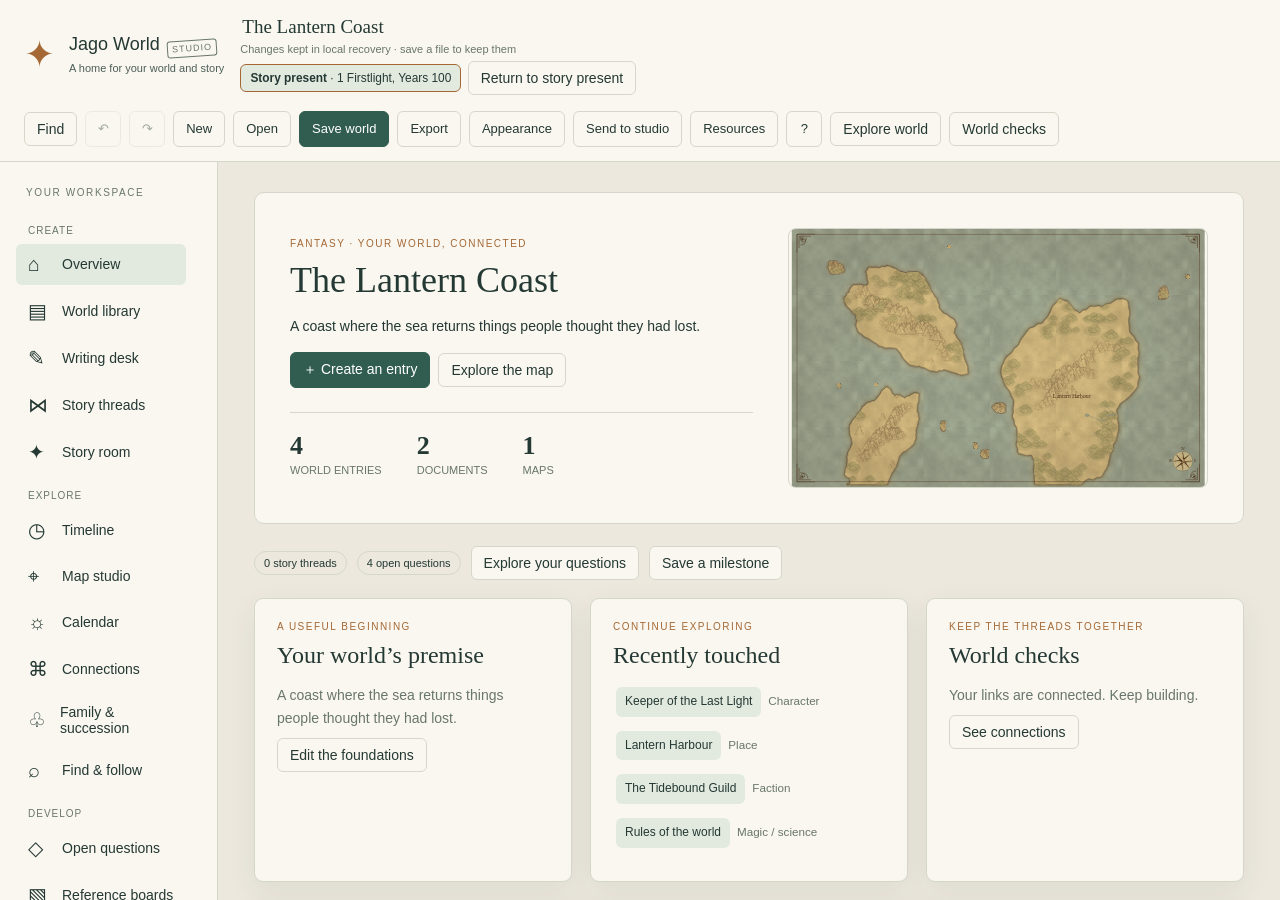
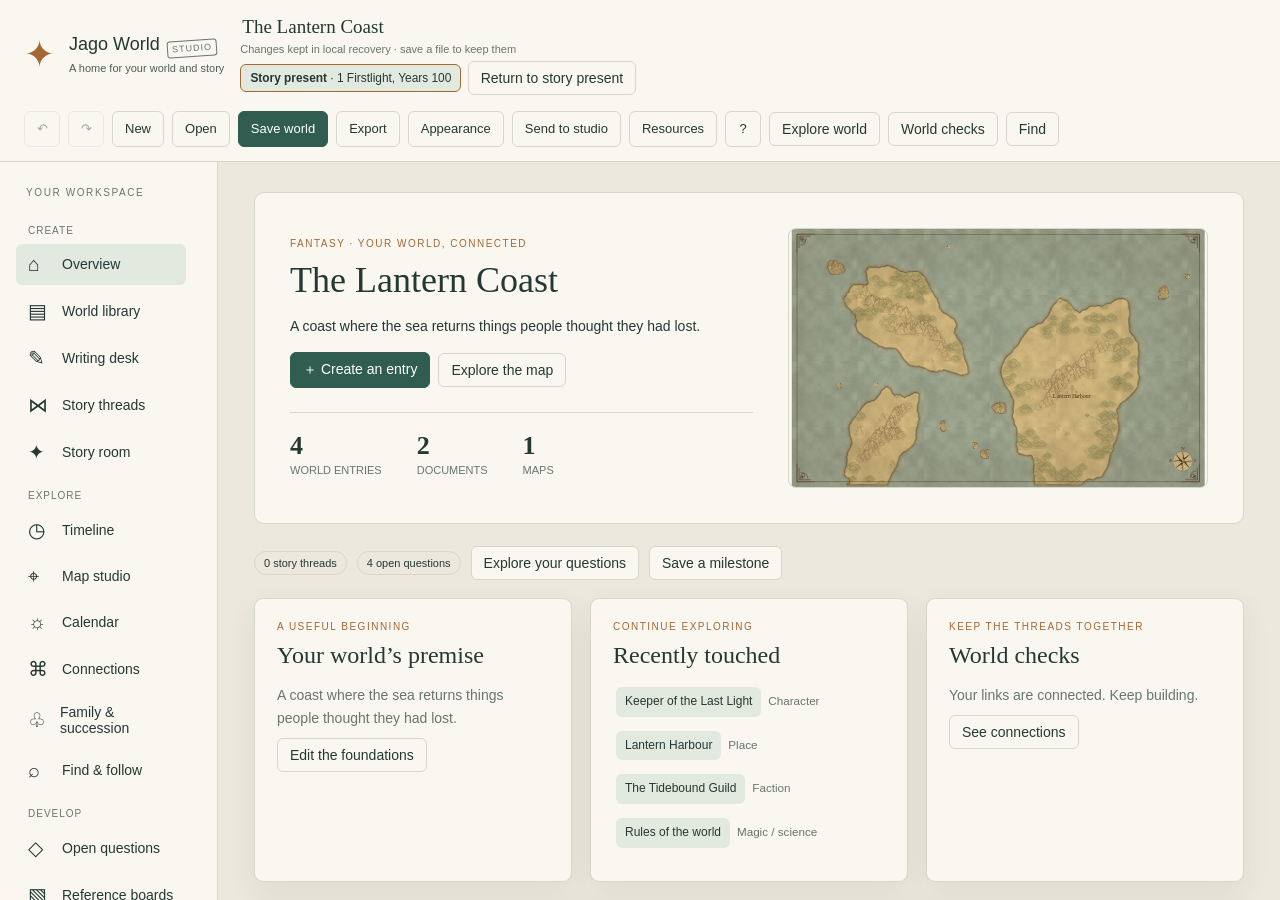
